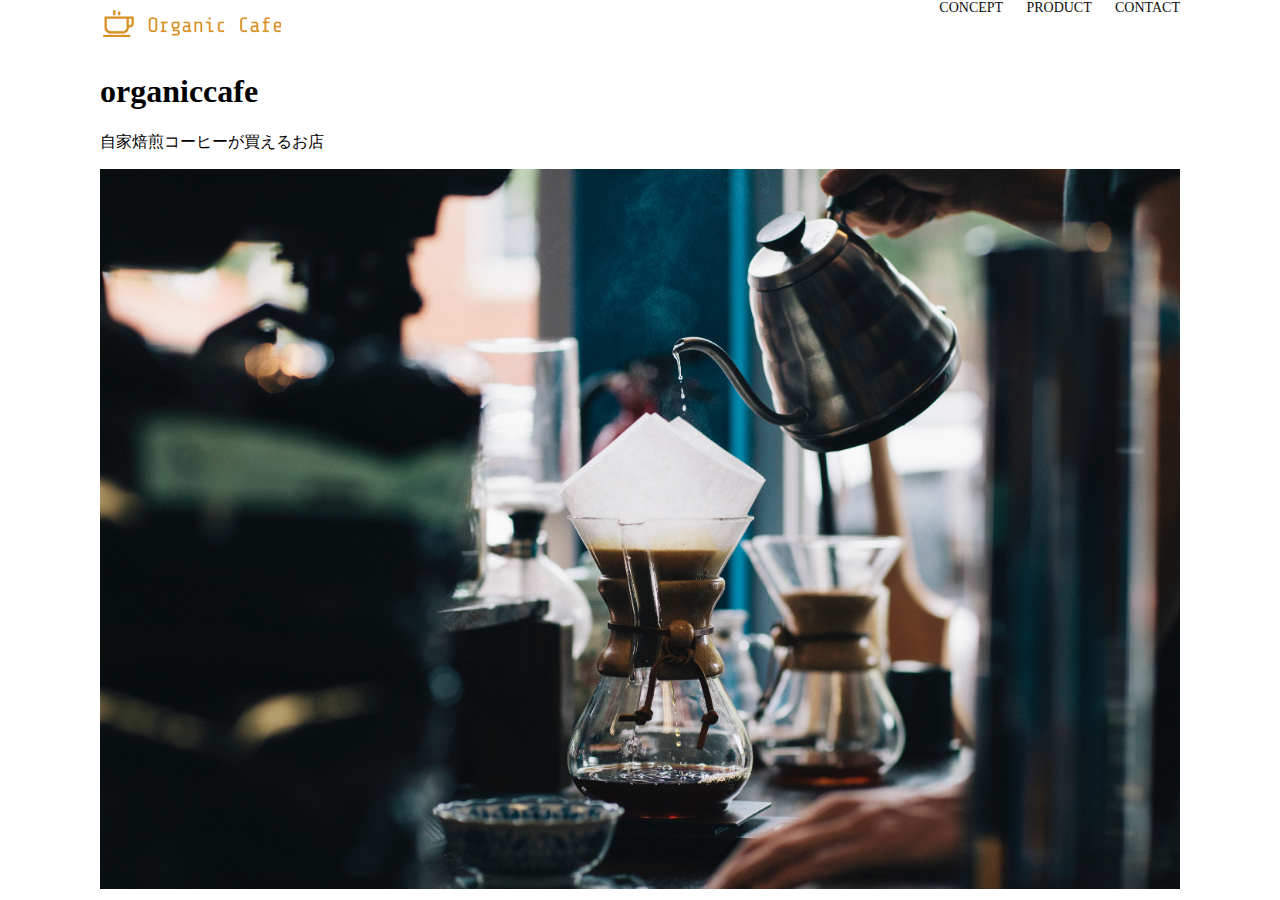
==== html-css-kadai_013/index.html @ fcbd5273 "Add files via upload" ====
<!DOCTYPE html>
<html>
    <head>
        <title>organic cafe</title>
        <meta charset="utf-8">
        <meta name="description" content="自家焙煎コーヒーが買えるお店">
        <meta name="viewport" content="width=device-width,initial-scale=1.0">
        <link rel="stylesheet" href="style.css">
    </head>
    <body>
        <header>
            <a href="index.html"id="logo">
                <img src="images/logo.png" alt="トップページに戻る"/></a>
            <nav id="nav-pc">
                <a href="index.html#concept">CONCEPT</a>
                <a href="index.html#product">PRODUCT</a>
                <a href="index.html#contact">CONTACT</a>
            </nav>
            <button id="menu-sp" onclick="document.getElementById('nav-sp').style.display = 'block';">
                <img src="images/button-menu.png" alt="ナビゲーションを開く">
            </button>

            <div id="nav-sp">
                          <button id="close" onclick="document.getElementById('nav-sp').style.display = 'none'">
                            <img src="images/button-close.png" alt="ナビゲーションを閉じる">
                          </button>
                  
                          <nav>
                            <ul>
                              <li>
                                <a id="logo-sp" href="index.html" onclick="document.getElementById('nav-sp').style.display = 'none'"><img src="images/logo-sp.png" alt="トップページに戻る"></a>
                              </li>
                              <li><a class="menu" href="product.html" onclick="document.getElementById('nav-sp').style.display = 'none'">CONCEPT</a></li>
                              <li><a class="menu" href="product.html" onclick="document.getElementById('nav-sp').style.display = 'none'">PRODUCT</a></li>
                              <li><a class="menu" href="index.html#contact" onclick="document.getElementById('nav-sp').style.display = 'none'">CONTACT</a></li>
                            </ul>
                          </nav>
                         

        </header>
        <main>
            <article>
                <section id="main-visual">
                    <div id="main-message">
                        <h1>organiccafe</h1>
                        <p>自家焙煎コーヒーが買えるお店</p>
                </div>
                <img src="images/main-image.jpg" alt="自家焙煎コーヒーが買えるお店">
                </section>
            </article>
        </main>
        
    </body>
</html>
---- html-css-kadai_013/style.css ----
body{
    max-width: 1080px;
    margin: 0 auto 0 auto;
    font-family: "Source Sans Pro", "Hiragino Kaku Gothic ProN";
}
header{
    display: flex;
    justify-content: space-between;
}
#nav-pc{
    font-size: 14px;
}
#nav-pc ul{
    display: flex;
    padding-left: 0;
}
#nav-pc li{
    list-style:none;
}
#nav-pc a{
    text-decoration: none;
    margin-left: 20px;
    color: #0d0d0d;
}
#nav-pc a:hover{
    text-decoration: underline;
}
#main-visual{
    position: relative;
    height: 400px;
}
#main-visual>img{
    max-width: 1080px;
}
#nav-sp { display: none; }
#nav-sp { display: block; }
 
@media screen and (max-width:767px) {
    #nav-pc{
        display: none;
    }
    #menu-sp{
        display: block;
        background-color: transparent;
        float: right;
        padding: 0;
        border: none;
    }
}
@media screen and (min-width:768px) {
    #menu-sp{
        display: none;}
}



#nav-sp{
    background-color: #ce933e;
    position: fixed;
    left: 0;
    top: 0;
    height: 100%;
    width: 100%;
    display: none;
    z-index: 100;
}

#close{
    position: absolute;
    top: 20px;
    right: 20px;
    background-color: transparent;
    border: none;
}

#nav-sp nav ul{
    padding-left: 0;
}

#nav-sp nav li{
    list-style: none;
}

#logo-sp{
    margin: 80px 0 30px 20px;
}

#nav-sp nav a{
    display: block;
    color: #ffffff;
}

#nav-sp nav a:hover{
    text-decoration: underline;
}

#nav-sp .menu{
    text-decoration: none;
    margin: 0 20px 0 20px;
    height: 44px;
    font-size: 16px;
    background-image: url(images/arrow.png);
    background-repeat: no-repeat;
    background-position: right top;
}
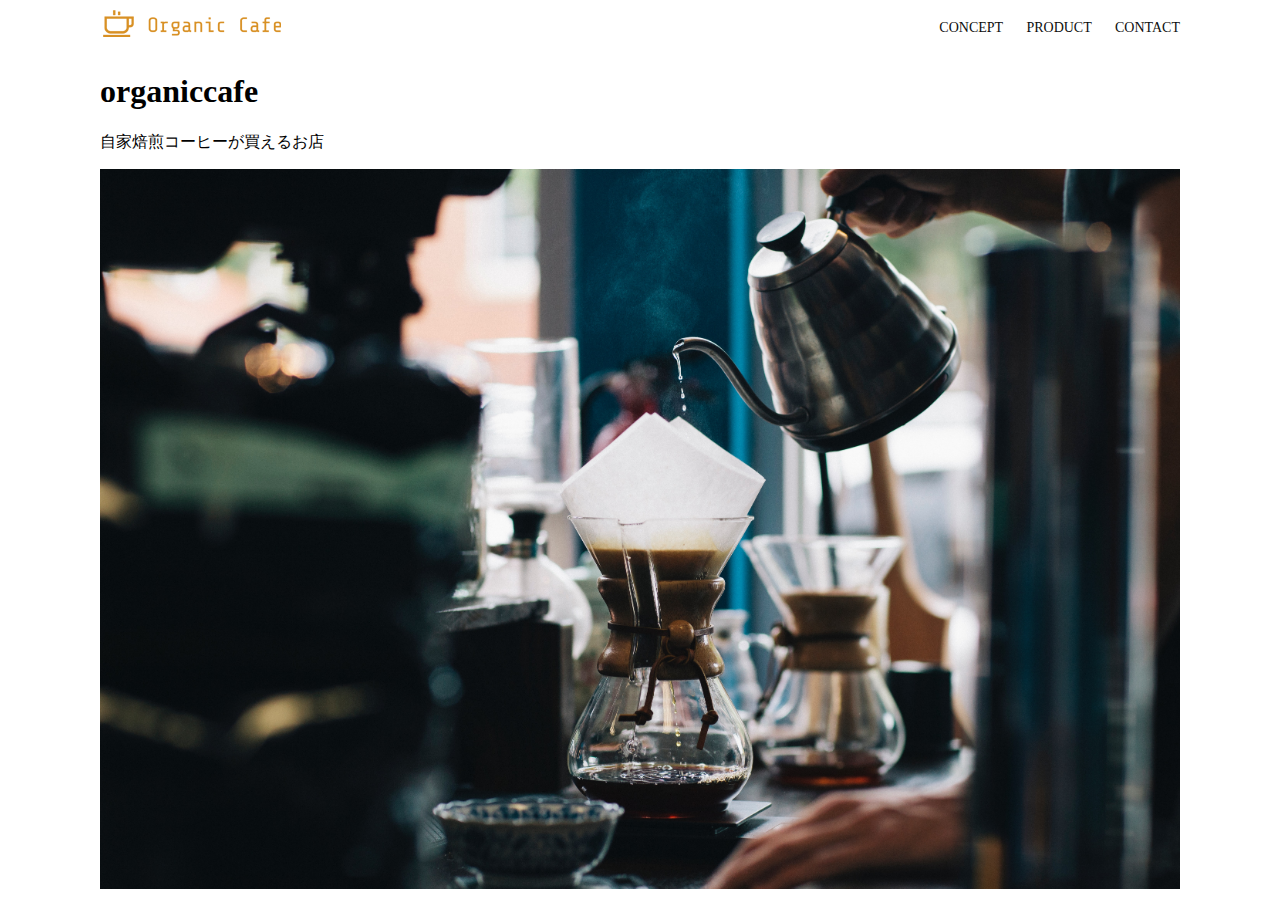
==== commit 5c79ee5b: "Add files via upload" ====
--- a/html-css-kadai_013/index.html
+++ b/html-css-kadai_013/index.html
@@ -16,26 +16,31 @@
                 <a href="index.html#product">PRODUCT</a>
                 <a href="index.html#contact">CONTACT</a>
             </nav>
-            <button id="menu-sp" onclick="document.getElementById('nav-sp').style.display = 'block';">
-                <img src="images/button-menu.png" alt="ナビゲーションを開く">
-            </button>
+               <!-- スマホ用メニューボタン -->
+    <img id="menu-sp" src="images/button-menu.png" alt="ナビゲーションを開く" onclick="document.getElementById('nav-sp').style.display = 'block'">
 
-            <div id="nav-sp">
-                          <button id="close" onclick="document.getElementById('nav-sp').style.display = 'none'">
-                            <img src="images/button-close.png" alt="ナビゲーションを閉じる">
-                          </button>
-                  
-                          <nav>
-                            <ul>
-                              <li>
-                                <a id="logo-sp" href="index.html" onclick="document.getElementById('nav-sp').style.display = 'none'"><img src="images/logo-sp.png" alt="トップページに戻る"></a>
-                              </li>
-                              <li><a class="menu" href="product.html" onclick="document.getElementById('nav-sp').style.display = 'none'">CONCEPT</a></li>
-                              <li><a class="menu" href="product.html" onclick="document.getElementById('nav-sp').style.display = 'none'">PRODUCT</a></li>
-                              <li><a class="menu" href="index.html#contact" onclick="document.getElementById('nav-sp').style.display = 'none'">CONTACT</a></li>
-                            </ul>
-                          </nav>
-                         
+    <!-- スマホ用ナビゲーション -->
+    <nav id="nav-sp">
+      <ul>
+        <li>
+          <img id="close" src="images/button-close.png" alt="ナビゲーションを閉じる" onclick="document.getElementById('nav-sp').style.display = 'none'">
+        </li>
+        <li>
+          <a id="logo-sp" href="index.html" onclick="document.getElementById('nav-sp').style.display = 'none'">
+            <img src="images/logo-sp.png" alt="トップページに戻る">
+          </a>
+        </li>
+        <li>
+          <a class="menu" href="index.html#concept" onclick="document.getElementById('nav-sp').style.display = 'none'">CONCEPT</a>
+        </li>
+        <li>
+          <a class="menu" href="index.html#product" onclick="document.getElementById('nav-sp').style.display = 'none'">PRODUCT</a>
+        </li>
+        <li><a class="menu" href="index.html#contact" onclick="document.getElementById('nav-sp').style.display = 'none'">CONTACT</a>
+        </li>
+      </ul>
+    </nav>
+
 
         </header>
         <main>
--- a/html-css-kadai_013/style.css
+++ b/html-css-kadai_013/style.css
@@ -1,105 +1,110 @@
 body{
-    max-width: 1080px;
-    margin: 0 auto 0 auto;
+    min-width: 375px;
+    margin: 0 ;
     font-family: "Source Sans Pro", "Hiragino Kaku Gothic ProN";
 }
 header{
     display: flex;
     justify-content: space-between;
 }
-#nav-pc{
-    font-size: 14px;
+#main-visual>img{
+    max-width: 100%;
 }
-#nav-pc ul{
-    display: flex;
-    padding-left: 0;
+@media screen and (min-width:768px) {
+    body{
+        max-width: 1080px;
+        margin: 0 auto 0 auto;
+    }
+    #nav-pc{
+        font-size: 14px;
+        padding-top: 20px;
+    }
+    
+    #nav-pc ul{
+        display: flex;
+        padding-left: 0;
+    }
+    #nav-pc li{
+        list-style:none;
+    }
+    #nav-pc a{
+        text-decoration: none;
+        margin-left: 20px;
+        color: #0d0d0d;
+    }
+    #nav-pc a:hover{
+        text-decoration: underline;
+    }
+    #menu-sp{
+        display: none;
+    }
+    #nav-sp{
+        display: none;
+    }
 }
-#nav-pc li{
-    list-style:none;
-}
-#nav-pc a{
-    text-decoration: none;
-    margin-left: 20px;
-    color: #0d0d0d;
-}
-#nav-pc a:hover{
-    text-decoration: underline;
-}
-#main-visual{
-    position: relative;
-    height: 400px;
-}
-#main-visual>img{
-    max-width: 1080px;
-}
-#nav-sp { display: none; }
-#nav-sp { display: block; }
- 
 @media screen and (max-width:767px) {
+   
     #nav-pc{
         display: none;
     }
     #menu-sp{
-        display: block;
-        background-color: transparent;
         float: right;
         padding: 0;
-        border: none;
+    }
+
+    #nav-sp{
+        background-color: #ce933e;
+        position: fixed;
+        left: 0;
+        top: 0;
+        height: 100%;
+        width: 100%;
+        display: none;
+        z-index: 100;
+    }
+    #nav-sp ul{
+        padding-left: 0;
+    }
+
+    #nav-sp nav li{
+        list-style: none;
+    }
+    #close{
+        position: absolute;
+        top: 20px;
+        right: 20px;
+    }
+
+    #logo-sp{
+        margin: 80px 0 30px 20px;
+    }
+
+    #nav-sp a{
+        display: block;
+    }
+    #nav-sp a:link{
+        color: #ffffff;
+    }
+    #nav-sp a:visited{
+        color: #ffffff;
+    }
+    #nav-sp a:hover{
+        color: #ffffff;
+    }
+    #nav-sp a:active{
+        color: #ffffff;
+    }
+    #nav-sp .menu{
+        text-decoration: none;
+        margin: 0 20px 0 20px;
+        height: 44px;
+        font-size: 16px;
+        background-image: url(images/arrow.png);
+        background-repeat: no-repeat;
+        background-position: right top;
+        display:block;
     }
 }
-@media screen and (min-width:768px) {
-    #menu-sp{
-        display: none;}
-}
 
+    
 
-
-#nav-sp{
-    background-color: #ce933e;
-    position: fixed;
-    left: 0;
-    top: 0;
-    height: 100%;
-    width: 100%;
-    display: none;
-    z-index: 100;
-}
-
-#close{
-    position: absolute;
-    top: 20px;
-    right: 20px;
-    background-color: transparent;
-    border: none;
-}
-
-#nav-sp nav ul{
-    padding-left: 0;
-}
-
-#nav-sp nav li{
-    list-style: none;
-}
-
-#logo-sp{
-    margin: 80px 0 30px 20px;
-}
-
-#nav-sp nav a{
-    display: block;
-    color: #ffffff;
-}
-
-#nav-sp nav a:hover{
-    text-decoration: underline;
-}
-
-#nav-sp .menu{
-    text-decoration: none;
-    margin: 0 20px 0 20px;
-    height: 44px;
-    font-size: 16px;
-    background-image: url(images/arrow.png);
-    background-repeat: no-repeat;
-    background-position: right top;
-}